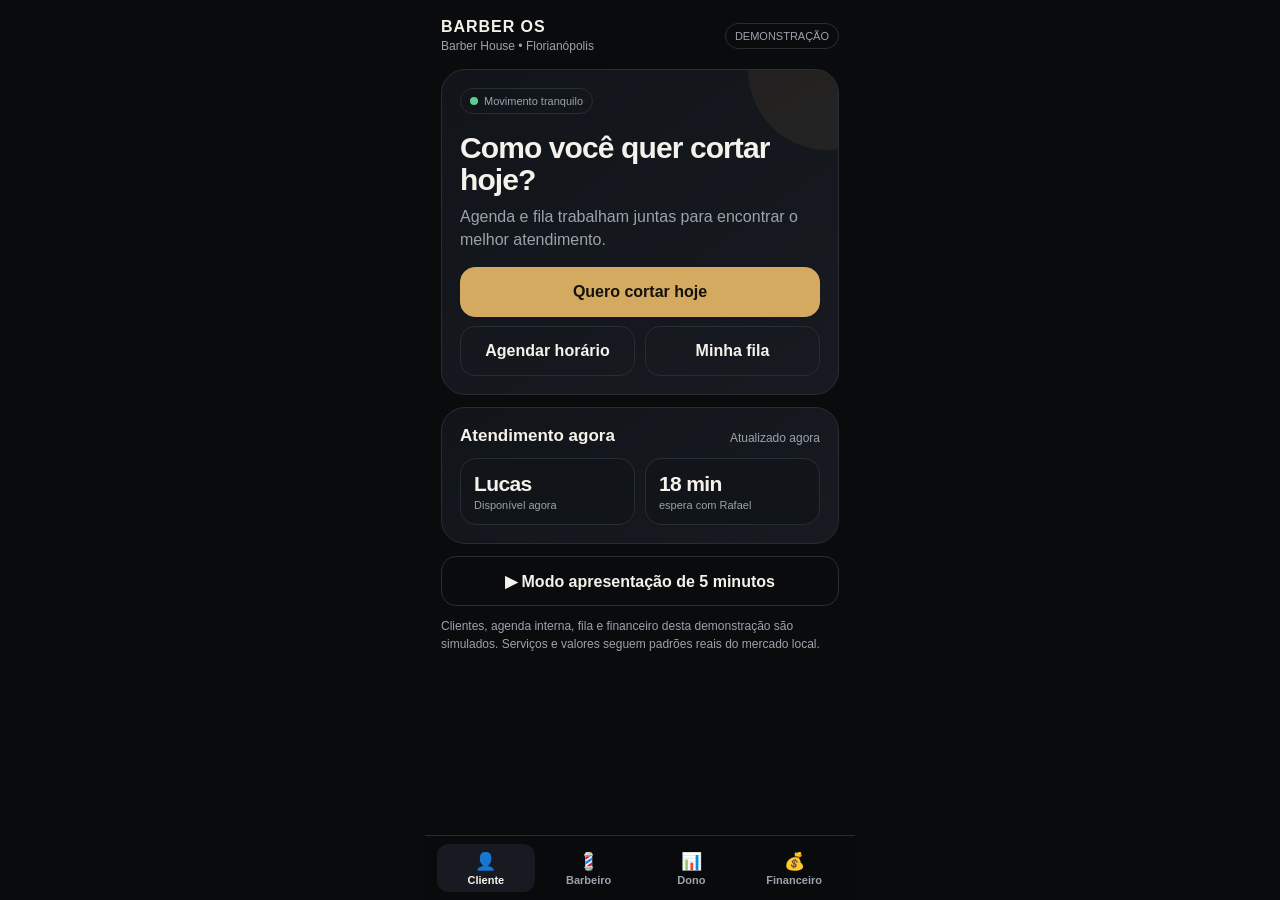
==== barber-demo/index.html @ 5486a5f5 "Add interactive barber SaaS demo" ====
<!doctype html>
<html lang="pt-BR">
<head>
<meta charset="utf-8">
<meta name="viewport" content="width=device-width,initial-scale=1,viewport-fit=cover">
<meta name="theme-color" content="#0a0b0d">
<title>Barber OS — Demonstração</title>
<style>
:root{
  --bg:#0a0b0d;--panel:#111419;--panel2:#171b21;--line:#272d35;
  --text:#f5f2eb;--muted:#9ba3ad;--gold:#d4aa60;--green:#59d08b;
  --red:#ef7b7b;--blue:#7ab4ff
}
*{box-sizing:border-box}
html{background:var(--bg)}
body{margin:0;background:var(--bg);color:var(--text);font-family:-apple-system,BlinkMacSystemFont,"Segoe UI",Inter,Roboto,Arial,sans-serif}
button,input,select{font:inherit}
button{cursor:pointer}
.app{max-width:430px;margin:0 auto;padding:18px 16px 100px;min-height:100vh}
.topbar{display:flex;justify-content:space-between;align-items:center;gap:12px;margin-bottom:16px}
.brand{font-weight:900;letter-spacing:.06em}
.sub{font-size:12px;color:var(--muted);margin-top:3px}
.tag{display:inline-flex;align-items:center;gap:6px;border:1px solid var(--line);border-radius:999px;padding:6px 9px;font-size:11px;color:var(--muted);white-space:nowrap}
.dot{width:8px;height:8px;border-radius:999px;background:var(--green)}
.card{background:linear-gradient(145deg,var(--panel),var(--panel2));border:1px solid var(--line);border-radius:24px;padding:18px;margin-bottom:12px}
.soft{background:var(--panel);border:1px solid var(--line);border-radius:18px;padding:14px}
h1,h2,h3,p{margin-top:0}
h1{font-size:30px;line-height:1.05;letter-spacing:-.03em;margin-bottom:10px}
h2{font-size:23px;letter-spacing:-.02em;margin-bottom:8px}
h3{font-size:17px;margin-bottom:8px}
p{color:var(--muted);line-height:1.45}
.label{font-size:11px;color:var(--muted);font-weight:800;letter-spacing:.09em;text-transform:uppercase}
.btn{width:100%;min-height:50px;border-radius:15px;padding:12px 14px;border:1px solid var(--line);background:var(--panel2);color:var(--text);font-weight:850}
.btn.primary{background:var(--gold);border-color:var(--gold);color:#15120c}
.btn.secondary{background:transparent}
.btn:active{transform:scale(.99)}
.row{display:flex;gap:10px}
.row>*{flex:1;min-width:0}
.grid2{display:grid;grid-template-columns:1fr 1fr;gap:10px}
.grid3{display:grid;grid-template-columns:repeat(3,1fr);gap:8px}
.kpi{background:var(--panel);border:1px solid var(--line);border-radius:16px;padding:13px;min-width:0}
.kpi b{display:block;font-size:21px;letter-spacing:-.03em}
.kpi span{display:block;color:var(--muted);font-size:11px;margin-top:3px}
.screen{display:none}
.screen.active{display:block}
.barber{display:flex;align-items:center;gap:12px;width:100%;text-align:left;background:var(--panel);border:1px solid var(--line);border-radius:18px;padding:13px;color:var(--text);margin-bottom:9px}
.avatar{width:44px;height:44px;border-radius:14px;display:grid;place-items:center;background:#20262e;font-weight:900;flex:0 0 auto}
.barber small{color:var(--muted)}
.spacer{flex:1}
.progress{height:9px;border-radius:999px;background:#242a31;overflow:hidden;margin:16px 0}
.progress>div{height:100%;background:var(--gold);width:20%;transition:width .3s}
.timeline{border-left:2px solid var(--line);margin-left:7px;padding-left:18px}
.slot{position:relative;padding:0 0 18px 8px}
.slot:before{content:"";position:absolute;width:12px;height:12px;border-radius:50%;left:-25px;top:5px;background:var(--panel);border:2px solid var(--line)}
.slot.live:before{background:var(--green);border-color:var(--green)}
.slot b{display:block}
.slot small{color:var(--muted)}
.hero-number{font-size:54px;font-weight:950;letter-spacing:-.055em;margin:4px 0 0}
.highlight{color:var(--gold)}
.success{color:var(--green)}
.notice{display:none;border:1px solid var(--line);background:var(--panel);border-radius:16px;padding:12px 14px;margin-bottom:12px}
.notice.show{display:block}
.chat{display:flex;flex-direction:column;gap:9px}
.bubble{max-width:87%;padding:11px 13px;border-radius:16px;line-height:1.38;font-size:14px}
.me{align-self:flex-end;background:#252b33}
.bot{align-self:flex-start;background:var(--panel);border:1px solid var(--line)}
input,select{width:100%;min-height:49px;border-radius:14px;border:1px solid var(--line);background:#0f1216;color:var(--text);padding:0 13px}
label{display:block;font-size:13px;font-weight:750;margin-bottom:7px}
.hidden{display:none!important}
.bottomnav{position:fixed;bottom:0;left:50%;transform:translateX(-50%);width:min(430px,100%);padding:8px 12px calc(8px + env(safe-area-inset-bottom));background:rgba(10,11,13,.96);border-top:1px solid var(--line);display:grid;grid-template-columns:repeat(4,1fr);gap:5px;z-index:20}
.nav{min-height:48px;border:0;border-radius:12px;background:transparent;color:var(--muted);font-size:11px;font-weight:800}
.nav.active{background:var(--panel2);color:var(--text)}
.nav span{display:block;font-size:17px;margin-bottom:2px}
.hero-wrap{position:relative;overflow:hidden}
.hero-wrap:after{content:"";position:absolute;width:160px;height:160px;border-radius:50%;background:rgba(212,170,96,.08);right:-70px;top:-80px}
.divider{height:1px;background:var(--line);margin:14px 0}
.statline{display:flex;align-items:center;justify-content:space-between;gap:10px;margin:10px 0}
.statline strong{font-size:14px}
.statline span{font-size:12px;color:var(--muted)}
.pulse{animation:pulse 1.2s ease 1}
@keyframes pulse{0%{box-shadow:0 0 0 0 rgba(89,208,139,.35)}100%{box-shadow:0 0 0 16px rgba(89,208,139,0)}}
@media(max-width:350px){.grid3{grid-template-columns:1fr}.row{flex-direction:column}}
</style>
</head>
<body>
<div class="app">
  <div class="topbar">
    <div>
      <div class="brand">BARBER OS</div>
      <div class="sub">Barber House • Florianópolis</div>
    </div>
    <span class="tag">DEMONSTRAÇÃO</span>
  </div>

  <div id="notice" class="notice" aria-live="polite"></div>

  <section id="home" class="screen active">
    <div class="card hero-wrap">
      <span class="tag"><span class="dot"></span> Movimento tranquilo</span>
      <h1 style="margin-top:18px">Como você quer cortar hoje?</h1>
      <p>Agenda e fila trabalham juntas para encontrar o melhor atendimento.</p>
      <button id="cutToday" class="btn primary">Quero cortar hoje</button>
      <div class="row" style="margin-top:9px">
        <button id="schedule" class="btn secondary">Agendar horário</button>
        <button id="myQueue" class="btn secondary">Minha fila</button>
      </div>
    </div>

    <div class="card">
      <div style="display:flex;align-items:center;justify-content:space-between;gap:10px">
        <h3 style="margin:0">Atendimento agora</h3>
        <span class="sub">Atualizado agora</span>
      </div>
      <div class="grid2" style="margin-top:12px">
        <div class="kpi"><b>Lucas</b><span class="success">Disponível agora</span></div>
        <div class="kpi"><b>18 min</b><span>espera com Rafael</span></div>
      </div>
    </div>

    <button id="guided" class="btn secondary">▶ Modo apresentação de 5 minutos</button>
    <p class="sub" style="margin-top:12px">Clientes, agenda interna, fila e financeiro desta demonstração são simulados. Serviços e valores seguem padrões reais do mercado local.</p>
  </section>

  <section id="choose" class="screen">
    <button class="btn secondary goHome" style="margin-bottom:10px">← Voltar</button>
    <div class="card">
      <div class="label">Atendimento hoje</div>
      <h2 style="margin-top:6px">Quem você prefere?</h2>
      <label for="service">Serviço</label>
      <select id="service">
        <option value="Corte|40">Corte • 30 min • R$40</option>
        <option value="Barba|35">Barba • 25 min • R$35</option>
        <option value="Corte + barba|65">Corte + barba • 60 min • R$65</option>
        <option value="Sobrancelha|5">Sobrancelha • 10 min • R$5</option>
      </select>
    </div>

    <button class="barber chooseBarber" data-name="Lucas">
      <span class="avatar">L</span>
      <span><b>Lucas</b><br><small>Disponível agora</small></span>
      <span class="spacer"></span><span class="tag">Melhor opção</span>
    </button>
    <button class="barber chooseBarber" data-name="Rafael">
      <span class="avatar">R</span>
      <span><b>Rafael</b><br><small>~18 min • 2 na frente</small></span>
      <span class="spacer"></span><span>›</span>
    </button>
    <button class="barber chooseBarber" data-name="André">
      <span class="avatar">A</span>
      <span><b>André</b><br><small>Próximo horário 15:40</small></span>
      <span class="spacer"></span><span>›</span>
    </button>
    <button class="chooseBarber btn primary" data-name="Qualquer profissional">Quero o atendimento mais rápido</button>
  </section>

  <section id="queue" class="screen">
    <button class="btn secondary goHome" style="margin-bottom:10px">← Início</button>
    <div class="card" style="text-align:center">
      <div id="qState" class="label">NA FILA</div>
      <div id="qMin" class="hero-number">28</div>
      <div class="sub">minutos estimados</div>
      <div class="progress"><div id="qBar"></div></div>
      <h2 id="qPos">Você é o 3º da fila</h2>
      <p id="qMsg">Pode continuar onde está. Avisaremos quando estiver perto da sua vez.</p>
      <button id="advanceQueue" class="btn primary">Simular avanço da fila</button>
    </div>
    <div class="soft">
      <div class="label">Seu atendimento</div>
      <h3 id="qBarber" style="margin:8px 0 4px">Lucas</h3>
      <p id="qService" style="margin-bottom:0">Corte • R$40</p>
    </div>
  </section>

  <section id="barber" class="screen">
    <div class="card hero-wrap">
      <span class="tag">LUCAS • MEU DIA</span>
      <h1 style="margin-top:16px">Sua agenda está <span class="highlight">72%</span> ocupada.</h1>
      <div class="grid3">
        <div class="kpi"><b>7</b><span>atendimentos</span></div>
        <div class="kpi"><b>R$365</b><span>faturado</span></div>
        <div class="kpi"><b>R$146</b><span>comissão</span></div>
      </div>
    </div>

    <div class="card">
      <div style="display:flex;justify-content:space-between;gap:10px;align-items:center">
        <h3 style="margin:0">Agenda inteligente</h3>
        <span class="tag">Agenda + fila</span>
      </div>
      <div class="timeline" style="margin-top:16px">
        <div class="slot live"><small>14:00</small><b>João • Corte</b><small>Agendado</small></div>
        <div id="slotFree" class="slot"><small>14:40–15:20</small><b>40 min livres</b><small>Cabe 1 corte antes do próximo agendamento</small></div>
        <div class="slot"><small>15:20</small><b>Pedro • Corte + barba</b><small>Agendado</small></div>
      </div>
      <button id="smartFit" class="btn primary">Encontrar encaixe automaticamente</button>
    </div>

    <div class="card">
      <span class="tag">CADEIRA LIVRE</span>
      <h2 style="margin-top:14px">Não deixe esse horário morrer.</h2>
      <p>O sistema procura clientes com maior chance de vir agora.</p>
      <button id="freeNow" class="btn primary">Ativar Estou Livre</button>

      <div id="freeStats" class="hidden" style="margin-top:12px">
        <div class="grid3">
          <div class="kpi"><b>18</b><span>para retornar</span></div>
          <div class="kpi"><b>7</b><span>nesse horário</span></div>
          <div class="kpi"><b>4</b><span>preferem Lucas</span></div>
        </div>
        <button id="callBest" class="btn secondary" style="margin-top:10px">Chamar os 4 mais compatíveis</button>
      </div>

      <div id="accepted" class="soft hidden" style="margin-top:10px">
        <div class="label">Cliente encontrado</div>
        <h3 style="margin:6px 0">João aceitou ✅</h3>
        <p style="margin:0">Corte • R$40 • chegada prevista em 12 min</p>
      </div>
    </div>
  </section>

  <section id="owner" class="screen">
    <div class="card hero-wrap">
      <span class="tag">VISÃO DO DONO</span>
      <p style="margin-top:16px;margin-bottom:4px">Faturamento hoje</p>
      <div class="hero-number" style="font-size:42px">R$820</div>
      <div class="progress"><div style="width:72%"></div></div>
      <div class="statline"><strong>Ocupação das cadeiras</strong><span>72%</span></div>
    </div>

    <div class="card">
      <div class="label">Oportunidade de hoje</div>
      <h2 style="margin-top:6px">Você ainda tem <span class="highlight">R$260</span> de capacidade disponível.</h2>
      <p>São aproximadamente 2h10 de cadeira sem atendimento ao longo do dia.</p>
      <button id="seeOpportunity" class="btn primary">Ver como preencher</button>
      <div id="opportunityBox" class="hidden" style="margin-top:10px">
        <div class="soft" style="margin-bottom:8px"><b>Lucas • 40 min livres</b><p style="margin:5px 0 0">8 clientes compatíveis para Estou Livre.</p></div>
        <div class="soft"><b>Rafael • 30 min livres</b><p style="margin:5px 0 0">1 cliente da fila cabe antes do próximo horário.</p></div>
      </div>
    </div>

    <div class="grid2" style="margin-bottom:12px">
      <div class="kpi"><span>Resultado estimado</span><b>R$675</b></div>
      <div class="kpi"><span>Clientes em risco</span><b>12</b></div>
      <div class="kpi"><span>Atendimentos</span><b>23</b></div>
      <div class="kpi"><span>Ticket médio</span><b>R$35,65</b></div>
    </div>

    <div class="card">
      <div style="display:flex;justify-content:space-between;align-items:center;gap:10px">
        <h3 style="margin:0">Insights</h3>
        <span class="tag">IA operacional</span>
      </div>
      <div class="divider"></div>
      <div class="statline"><strong>Terça, 14h–16h</strong><span>menor ocupação</span></div>
      <div class="statline"><strong>12 clientes atrasados</strong><span>ação sugerida</span></div>
      <div class="statline"><strong>Corte + barba</strong><span>maior ticket</span></div>
    </div>
  </section>

  <section id="finance" class="screen">
    <div class="card hero-wrap">
      <span class="tag">FINANCEIRO INTELIGENTE</span>
      <h1 style="margin-top:16px">Fale com o financeiro como fala no WhatsApp.</h1>
      <p>Sem planilha gigante e sem preencher doze campos para registrar uma lâmina.</p>
    </div>

    <div class="card">
      <div id="chat" class="chat">
        <div class="bubble me">Comprei R$87 de lâminas hoje.</div>
        <div class="bubble bot"><b>Encontrei uma despesa.</b><br>R$87 • Materiais • Lâminas • Hoje</div>
      </div>
      <form id="financeForm" style="margin-top:14px">
        <label for="financeInput">Pergunte ou registre algo</label>
        <input id="financeInput" placeholder="Ex.: quanto faturei hoje?">
        <button class="btn primary" style="margin-top:8px" type="submit">Enviar</button>
      </form>
      <div class="row" style="margin-top:8px">
        <button class="btn secondary quickQ" data-q="Quanto faturei hoje?">Faturamento</button>
        <button class="btn secondary quickQ" data-q="Qual horário fica mais vazio?">Horário vazio</button>
      </div>
    </div>
  </section>

  <section id="presentation" class="screen">
    <div class="card hero-wrap">
      <div class="label">MODO REUNIÃO • <span id="stepCount">1/5</span></div>
      <h1 id="stepTitle" style="margin-top:10px">O cliente quer cortar agora.</h1>
      <p id="stepText">Ele não precisa escolher entre agenda e fila. O sistema encontra a melhor forma de atendê-lo.</p>
      <div id="stepDemo" class="soft">
        <div class="label">Resultado</div>
        <h3 style="margin:7px 0 0">Lucas disponível agora.</h3>
      </div>
      <div class="row" style="margin-top:12px">
        <button id="prevStep" class="btn secondary">Voltar</button>
        <button id="nextStep" class="btn primary">Próximo</button>
      </div>
    </div>
  </section>

  <section id="founders" class="screen">
    <div class="card hero-wrap">
      <span class="tag">PROGRAMA FUNDADORES</span>
      <h1 style="margin-top:16px">Primeira turma: até 10 barbearias.</h1>
      <p>O projeto começa com no mínimo 5 participantes. A ideia é construir a versão real ao lado das primeiras barbearias.</p>
      <div class="soft" style="margin-bottom:8px">✓ Implantação personalizada</div>
      <div class="soft" style="margin-bottom:8px">✓ Condição especial de fundador</div>
      <div class="soft" style="margin-bottom:8px">✓ Participação nas melhorias</div>
      <div class="soft">✓ Suporte próximo durante o piloto</div>
      <button id="interest" class="btn primary" style="margin-top:12px">Tenho interesse</button>
    </div>
  </section>
</div>

<nav class="bottomnav">
  <button class="nav active" data-nav="home"><span>👤</span>Cliente</button>
  <button class="nav" data-nav="barber"><span>💈</span>Barbeiro</button>
  <button class="nav" data-nav="owner"><span>📊</span>Dono</button>
  <button class="nav" data-nav="finance"><span>💰</span>Financeiro</button>
</nav>

<script>
(function(){
  const screens=["home","choose","queue","barber","owner","finance","presentation","founders"];
  const qs=s=>document.querySelector(s), qsa=s=>Array.from(document.querySelectorAll(s));
  let queue=0, step=0, noticeTimer=null;

  function show(id){
    screens.forEach(x=>qs("#"+x).classList.toggle("active",x===id));
    qsa(".nav").forEach(b=>b.classList.toggle("active",b.dataset.nav===id));
    window.scrollTo({top:0,behavior:"smooth"});
  }

  function toast(msg){
    const n=qs("#notice");
    n.textContent=msg;
    n.classList.add("show");
    clearTimeout(noticeTimer);
    noticeTimer=setTimeout(()=>n.classList.remove("show"),2600);
  }

  qsa("[data-nav]").forEach(b=>b.addEventListener("click",()=>show(b.dataset.nav)));
  qsa(".goHome").forEach(b=>b.addEventListener("click",()=>show("home")));
  qs("#cutToday").addEventListener("click",()=>show("choose"));
  qs("#schedule").addEventListener("click",()=>toast("Agenda simulada: próximo horário disponível hoje às 15:40 com André."));
  qs("#myQueue").addEventListener("click",()=>show("queue"));

  qsa(".chooseBarber").forEach(b=>b.addEventListener("click",()=>{
    const service=qs("#service").value.split("|");
    qs("#qBarber").textContent=b.dataset.name;
    qs("#qService").textContent=service[0]+" • R$"+service[1];
    queue=0; renderQueue(); show("queue");
    toast("Entrada confirmada na fila simulada.");
  }));

  const queueSteps=[
    ["NA FILA","28","Você é o 3º da fila","Pode continuar onde está. Avisaremos quando estiver perto da sua vez.","20%"],
    ["PREPARE-SE","18","Você é o 2º da fila","Sua vez está se aproximando.","42%"],
    ["HORA DE IR","10","Sua vez está chegando","Recomendamos sair agora.","65%"],
    ["ESTOU INDO","5","Você é o próximo","Seu lugar está reservado dentro da tolerância.","82%"],
    ["CHEGUEI","2","Barbeiro finalizando","Você já está na barbearia.","92%"],
    ["EM ATENDIMENTO","0","Seu atendimento começou","Histórico sendo atualizado.","100%"],
    ["FINALIZADO","0","Atendimento concluído","Seu próximo período provável de retorno será acompanhado.","100%"]
  ];

  function renderQueue(){
    const q=queueSteps[queue];
    qs("#qState").textContent=q[0];
    qs("#qMin").textContent=q[1];
    qs("#qPos").textContent=q[2];
    qs("#qMsg").textContent=q[3];
    qs("#qBar").style.width=q[4];
    qs("#advanceQueue").textContent=queue===queueSteps.length-1?"Reiniciar fila":"Simular avanço da fila";
  }

  qs("#advanceQueue").addEventListener("click",()=>{
    queue=queue===queueSteps.length-1?0:queue+1;
    renderQueue();
    if(queue===2) toast("🔔 Faltam aproximadamente 10 minutos. Recomendamos sair agora.");
  });

  qs("#smartFit").addEventListener("click",()=>{
    const s=qs("#slotFree");
    s.innerHTML="<small>14:40</small><b>Marcos • Corte</b><small>Encaixado automaticamente pela fila</small>";
    s.classList.add("live");
    toast("Encaixe encontrado sem afetar o agendamento das 15:20.");
  });

  qs("#freeNow").addEventListener("click",()=>{
    qs("#freeStats").classList.remove("hidden");
    toast("18 clientes compatíveis encontrados.");
  });

  qs("#callBest").addEventListener("click",()=>{
    toast("Simulação de envio para os 4 clientes mais compatíveis.");
    setTimeout(()=>{
      const a=qs("#accepted");
      a.classList.remove("hidden");
      a.classList.add("pulse");
    },750);
  });

  qs("#seeOpportunity").addEventListener("click",()=>qs("#opportunityBox").classList.toggle("hidden"));

  qsa(".quickQ").forEach(b=>b.addEventListener("click",()=>qs("#financeInput").value=b.dataset.q));

  qs("#financeForm").addEventListener("submit",e=>{
    e.preventDefault();
    const input=qs("#financeInput");
    const t=input.value.trim();
    if(!t){toast("Digite uma pergunta ou gasto.");return;}
    const me=document.createElement("div");
    me.className="bubble me"; me.textContent=t; qs("#chat").appendChild(me);
    const bot=document.createElement("div");
    bot.className="bubble bot";
    const l=t.toLowerCase();
    if(l.includes("fatur")) bot.innerHTML="<b>Hoje: R$820.</b><br>23 atendimentos e ticket médio de R$35,65.";
    else if(l.includes("vazio")||l.includes("horário")) bot.innerHTML="<b>Terça-feira, 14h–16h.</b><br>É o período de menor ocupação desta simulação.";
    else if(l.includes("gast")) bot.innerHTML="<b>Materiais são a maior despesa variável desta simulação.</b><br>R$628 no mês.";
    else if(/r\$?\s*\d+/i.test(t)) bot.innerHTML="<b>Despesa identificada.</b><br>Posso classificar e registrar depois da sua confirmação.";
    else bot.innerHTML="<b>Entendi.</b><br>Na versão real, o assistente consulta os dados da própria barbearia.";
    qs("#chat").appendChild(bot);
    input.value="";
    bot.scrollIntoView({behavior:"smooth",block:"nearest"});
  });

  const steps=[
    ["O cliente quer cortar agora.","Ele não precisa escolher entre agenda e fila. O sistema encontra a melhor forma de atendê-lo.","Lucas disponível agora."],
    ["Agenda e fila trabalham juntas.","Se houver espaço antes do próximo agendamento, alguém da fila pode ser encaixado automaticamente.","14:40 livre → corte encaixado → 15:20 preservado."],
    ["O cliente não fica preso esperando.","A fila atualiza a previsão e avisa quando realmente é hora de sair.","28 min → 18 min → 10 min → Estou indo."],
    ["Uma cadeira ficou vazia.","O Estou Livre encontra clientes com maior chance de aparecer naquele momento.","4 clientes muito compatíveis → João aceita → 12 min."],
    ["Uma cadeira parada virou faturamento.","O dono vê ocupação, capacidade perdida, receita e clientes em risco numa visão simples.","Menos espera. Menos cadeira vazia. Mais controle."]
  ];

  function renderStep(){
    const s=steps[step];
    qs("#stepCount").textContent=(step+1)+"/"+steps.length;
    qs("#stepTitle").textContent=s[0];
    qs("#stepText").textContent=s[1];
    qs("#stepDemo").innerHTML='<div class="label">Resultado</div><h3 style="margin:7px 0 0">'+s[2]+"</h3>";
    qs("#prevStep").disabled=step===0;
    qs("#nextStep").textContent=step===steps.length-1?"Ver painel do dono":"Próximo";
  }

  qs("#guided").addEventListener("click",()=>{step=0;renderStep();show("presentation")});
  qs("#prevStep").addEventListener("click",()=>{if(step>0){step--;renderStep()}});
  qs("#nextStep").addEventListener("click",()=>{
    if(step<steps.length-1){step++;renderStep()} else show("owner");
  });

  qs("#interest").addEventListener("click",()=>toast("Na versão pública final, este botão pode abrir seu WhatsApp comercial."));

  renderQueue();
  renderStep();
})();
</script>
</body>
</html>
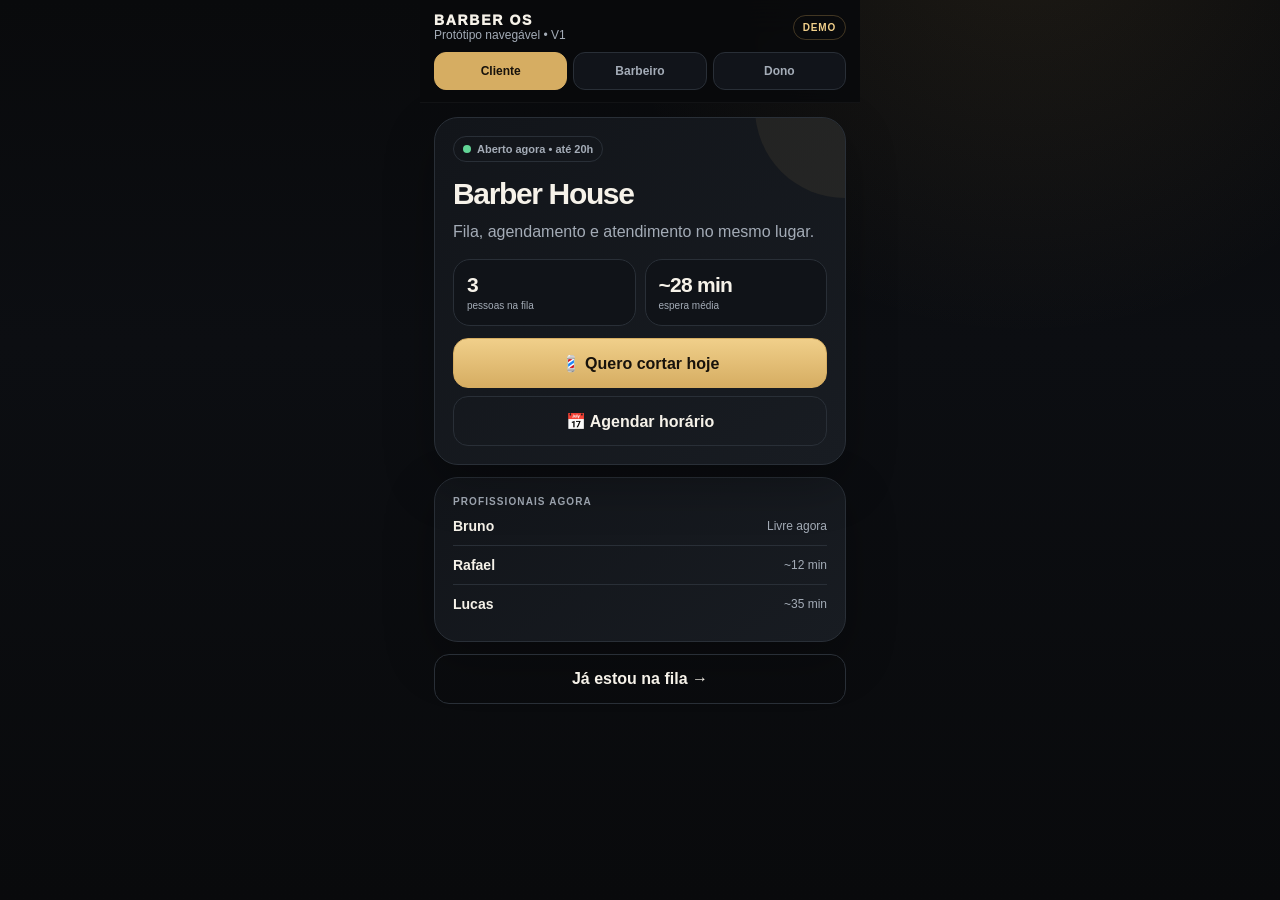
==== commit bf0c5751: "Rebuild barber demo with complete V1 mobile prototype" ====
--- a/barber-demo/index.html
+++ b/barber-demo/index.html
@@ -3,454 +3,616 @@
 <head>
 <meta charset="utf-8">
 <meta name="viewport" content="width=device-width,initial-scale=1,viewport-fit=cover">
-<meta name="theme-color" content="#0a0b0d">
-<title>Barber OS — Demonstração</title>
+<meta name="theme-color" content="#090a0c">
+<title>Barber OS • Protótipo V1</title>
 <style>
 :root{
-  --bg:#0a0b0d;--panel:#111419;--panel2:#171b21;--line:#272d35;
-  --text:#f5f2eb;--muted:#9ba3ad;--gold:#d4aa60;--green:#59d08b;
-  --red:#ef7b7b;--blue:#7ab4ff
+  --bg:#090a0c;--bg2:#0e1014;--card:#12151a;--card2:#181c22;--line:#292f37;
+  --text:#f6f2e9;--muted:#a4acb7;--gold:#d6ad62;--gold2:#f0cf8a;
+  --green:#62d596;--red:#ef8181;--blue:#85b8ff;--amber:#efbe62;
+  --shadow:0 18px 50px rgba(0,0,0,.28)
 }
 *{box-sizing:border-box}
 html{background:var(--bg)}
-body{margin:0;background:var(--bg);color:var(--text);font-family:-apple-system,BlinkMacSystemFont,"Segoe UI",Inter,Roboto,Arial,sans-serif}
-button,input,select{font:inherit}
+body{margin:0;background:
+radial-gradient(circle at 80% -10%,rgba(214,173,98,.10),transparent 30%),
+linear-gradient(180deg,#090a0c,#0c0e12 38%,#090a0c);
+color:var(--text);font-family:-apple-system,BlinkMacSystemFont,"Segoe UI",Inter,Roboto,Arial,sans-serif}
+button,input,select,textarea{font:inherit}
 button{cursor:pointer}
-.app{max-width:430px;margin:0 auto;padding:18px 16px 100px;min-height:100vh}
-.topbar{display:flex;justify-content:space-between;align-items:center;gap:12px;margin-bottom:16px}
-.brand{font-weight:900;letter-spacing:.06em}
-.sub{font-size:12px;color:var(--muted);margin-top:3px}
-.tag{display:inline-flex;align-items:center;gap:6px;border:1px solid var(--line);border-radius:999px;padding:6px 9px;font-size:11px;color:var(--muted);white-space:nowrap}
-.dot{width:8px;height:8px;border-radius:999px;background:var(--green)}
-.card{background:linear-gradient(145deg,var(--panel),var(--panel2));border:1px solid var(--line);border-radius:24px;padding:18px;margin-bottom:12px}
-.soft{background:var(--panel);border:1px solid var(--line);border-radius:18px;padding:14px}
+.app{max-width:440px;margin:0 auto;min-height:100vh;padding:14px 14px 112px}
+.topbar{position:sticky;top:0;z-index:30;margin:-14px -14px 14px;padding:12px 14px;background:rgba(9,10,12,.88);backdrop-filter:blur(18px);border-bottom:1px solid rgba(255,255,255,.04)}
+.topline{display:flex;align-items:center;justify-content:space-between;gap:10px}
+.brand{font-size:14px;font-weight:950;letter-spacing:.12em}
+.demo{font-size:10px;font-weight:900;letter-spacing:.08em;color:var(--gold2);border:1px solid rgba(214,173,98,.28);padding:6px 9px;border-radius:999px}
+.modebar{display:grid;grid-template-columns:repeat(3,1fr);gap:6px;margin-top:10px}
+.mode{border:1px solid var(--line);background:#11141a;color:var(--muted);border-radius:12px;min-height:38px;font-size:12px;font-weight:850}
+.mode.active{background:var(--gold);border-color:var(--gold);color:#17120b}
+.screen{display:none;animation:fade .18s ease}
+.screen.active{display:block}
+@keyframes fade{from{opacity:.35;transform:translateY(4px)}to{opacity:1;transform:none}}
+.card{background:linear-gradient(145deg,var(--card),var(--card2));border:1px solid var(--line);border-radius:24px;padding:18px;margin-bottom:12px;box-shadow:var(--shadow)}
+.soft{background:#111419;border:1px solid var(--line);border-radius:18px;padding:14px;margin-bottom:10px}
+.hero{position:relative;overflow:hidden}
+.hero:after{content:"";position:absolute;width:180px;height:180px;border-radius:50%;right:-90px;top:-100px;background:rgba(214,173,98,.08)}
 h1,h2,h3,p{margin-top:0}
-h1{font-size:30px;line-height:1.05;letter-spacing:-.03em;margin-bottom:10px}
-h2{font-size:23px;letter-spacing:-.02em;margin-bottom:8px}
-h3{font-size:17px;margin-bottom:8px}
+h1{font-size:30px;line-height:1.02;letter-spacing:-.045em;margin-bottom:10px}
+h2{font-size:23px;line-height:1.08;letter-spacing:-.03em;margin-bottom:9px}
+h3{font-size:17px;margin-bottom:7px}
 p{color:var(--muted);line-height:1.45}
-.label{font-size:11px;color:var(--muted);font-weight:800;letter-spacing:.09em;text-transform:uppercase}
-.btn{width:100%;min-height:50px;border-radius:15px;padding:12px 14px;border:1px solid var(--line);background:var(--panel2);color:var(--text);font-weight:850}
-.btn.primary{background:var(--gold);border-color:var(--gold);color:#15120c}
-.btn.secondary{background:transparent}
+.small{font-size:12px;color:var(--muted)}
+.eyebrow{font-size:10px;text-transform:uppercase;letter-spacing:.11em;color:var(--muted);font-weight:900}
+.tag{display:inline-flex;align-items:center;gap:6px;padding:6px 9px;border:1px solid var(--line);border-radius:999px;font-size:11px;font-weight:800;color:var(--muted)}
+.dot{width:8px;height:8px;border-radius:50%;background:var(--green)}
+.btn{width:100%;min-height:50px;border-radius:15px;border:1px solid var(--line);padding:12px 14px;background:var(--card2);color:var(--text);font-weight:900}
+.btn.primary{background:linear-gradient(180deg,var(--gold2),var(--gold));border-color:var(--gold);color:#17120b}
+.btn.ghost{background:transparent}
+.btn.green{background:rgba(98,213,150,.12);border-color:rgba(98,213,150,.32);color:#bdf4d4}
 .btn:active{transform:scale(.99)}
-.row{display:flex;gap:10px}
+.row{display:flex;gap:9px}
 .row>*{flex:1;min-width:0}
-.grid2{display:grid;grid-template-columns:1fr 1fr;gap:10px}
+.grid2{display:grid;grid-template-columns:1fr 1fr;gap:9px}
 .grid3{display:grid;grid-template-columns:repeat(3,1fr);gap:8px}
-.kpi{background:var(--panel);border:1px solid var(--line);border-radius:16px;padding:13px;min-width:0}
-.kpi b{display:block;font-size:21px;letter-spacing:-.03em}
-.kpi span{display:block;color:var(--muted);font-size:11px;margin-top:3px}
-.screen{display:none}
-.screen.active{display:block}
-.barber{display:flex;align-items:center;gap:12px;width:100%;text-align:left;background:var(--panel);border:1px solid var(--line);border-radius:18px;padding:13px;color:var(--text);margin-bottom:9px}
-.avatar{width:44px;height:44px;border-radius:14px;display:grid;place-items:center;background:#20262e;font-weight:900;flex:0 0 auto}
-.barber small{color:var(--muted)}
-.spacer{flex:1}
-.progress{height:9px;border-radius:999px;background:#242a31;overflow:hidden;margin:16px 0}
-.progress>div{height:100%;background:var(--gold);width:20%;transition:width .3s}
-.timeline{border-left:2px solid var(--line);margin-left:7px;padding-left:18px}
-.slot{position:relative;padding:0 0 18px 8px}
-.slot:before{content:"";position:absolute;width:12px;height:12px;border-radius:50%;left:-25px;top:5px;background:var(--panel);border:2px solid var(--line)}
+.kpi{padding:13px;border-radius:17px;background:#101318;border:1px solid var(--line)}
+.kpi b{display:block;font-size:21px;letter-spacing:-.035em}
+.kpi span{display:block;font-size:10px;color:var(--muted);margin-top:3px;line-height:1.25}
+.listbtn{display:flex;align-items:center;gap:11px;width:100%;text-align:left;padding:14px;border-radius:18px;border:1px solid var(--line);background:#111419;color:var(--text);margin-bottom:9px}
+.ico{width:43px;height:43px;border-radius:14px;background:#20252d;display:grid;place-items:center;font-size:20px;flex:0 0 auto}
+.grow{flex:1}
+.price{font-weight:900}
+.status-green{color:var(--green)}
+.status-amber{color:var(--amber)}
+.status-red{color:var(--red)}
+.div{height:1px;background:var(--line);margin:14px 0}
+input,select,textarea{width:100%;border:1px solid var(--line);background:#0d1014;color:var(--text);border-radius:14px;padding:12px 13px;outline:none}
+input,select{min-height:48px}
+textarea{min-height:84px;resize:vertical}
+label{display:block;font-size:12px;font-weight:850;margin:0 0 6px}
+.field{margin-bottom:12px}
+.chips{display:flex;flex-wrap:wrap;gap:7px}
+.chip{border:1px solid var(--line);background:#111419;color:var(--muted);border-radius:999px;padding:9px 12px;font-size:12px;font-weight:850}
+.chip.active{background:rgba(214,173,98,.14);border-color:rgba(214,173,98,.42);color:var(--gold2)}
+.bigtime{font-size:58px;line-height:1;font-weight:950;letter-spacing:-.06em;margin:7px 0}
+.progress{height:9px;border-radius:999px;background:#242a31;overflow:hidden;margin:14px 0}
+.progress>div{height:100%;background:var(--gold);transition:.25s}
+.timeline{border-left:2px solid var(--line);margin-left:8px;padding-left:17px}
+.slot{position:relative;padding:1px 0 17px 7px}
+.slot:before{content:"";position:absolute;left:-25px;top:5px;width:11px;height:11px;border-radius:50%;background:#161a20;border:2px solid var(--line)}
 .slot.live:before{background:var(--green);border-color:var(--green)}
-.slot b{display:block}
+.slot.warn:before{background:var(--amber);border-color:var(--amber)}
 .slot small{color:var(--muted)}
-.hero-number{font-size:54px;font-weight:950;letter-spacing:-.055em;margin:4px 0 0}
-.highlight{color:var(--gold)}
-.success{color:var(--green)}
-.notice{display:none;border:1px solid var(--line);background:var(--panel);border-radius:16px;padding:12px 14px;margin-bottom:12px}
+.toolbar{display:flex;gap:7px;overflow:auto;padding-bottom:2px;margin-bottom:12px}
+.toolbar button{white-space:nowrap;border:1px solid var(--line);background:#111419;color:var(--muted);border-radius:999px;padding:8px 11px;font-size:11px;font-weight:850}
+.toolbar button.active{color:#17120b;background:var(--gold);border-color:var(--gold)}
+.notice{display:none;margin-bottom:12px;padding:12px 14px;border:1px solid rgba(98,213,150,.32);background:rgba(98,213,150,.10);border-radius:16px;color:#c9f7dc;font-size:13px;line-height:1.4}
 .notice.show{display:block}
-.chat{display:flex;flex-direction:column;gap:9px}
-.bubble{max-width:87%;padding:11px 13px;border-radius:16px;line-height:1.38;font-size:14px}
-.me{align-self:flex-end;background:#252b33}
-.bot{align-self:flex-start;background:var(--panel);border:1px solid var(--line)}
-input,select{width:100%;min-height:49px;border-radius:14px;border:1px solid var(--line);background:#0f1216;color:var(--text);padding:0 13px}
-label{display:block;font-size:13px;font-weight:750;margin-bottom:7px}
+.metric{display:flex;justify-content:space-between;align-items:center;gap:12px;padding:11px 0;border-bottom:1px solid var(--line)}
+.metric:last-child{border-bottom:0}
+.metric strong{font-size:14px}
+.metric span{color:var(--muted);font-size:12px}
+.avatar{width:46px;height:46px;border-radius:15px;background:#222831;display:grid;place-items:center;font-weight:950}
+.stars{color:var(--gold2);letter-spacing:.06em}
+.switchline{display:flex;align-items:center;gap:10px;justify-content:space-between;padding:11px 0;border-bottom:1px solid var(--line)}
+.switch{width:46px;height:27px;border-radius:999px;background:#2b313a;position:relative;flex:0 0 auto}
+.switch.on{background:rgba(98,213,150,.45)}
+.switch:after{content:"";position:absolute;width:21px;height:21px;top:3px;left:3px;border-radius:50%;background:white;transition:.2s}
+.switch.on:after{left:22px}
+.voice{position:fixed;right:max(18px,calc((100vw - 440px)/2 + 18px));bottom:90px;width:58px;height:58px;border-radius:50%;border:1px solid rgba(214,173,98,.44);background:linear-gradient(180deg,var(--gold2),var(--gold));color:#17120b;font-size:24px;box-shadow:0 10px 30px rgba(214,173,98,.24);display:none;z-index:35}
+.voice.show{display:block}
+.bottomnav{position:fixed;z-index:29;left:50%;bottom:0;transform:translateX(-50%);width:min(440px,100%);display:grid;grid-template-columns:repeat(4,1fr);gap:4px;padding:7px 10px calc(7px + env(safe-area-inset-bottom));background:rgba(9,10,12,.94);backdrop-filter:blur(18px);border-top:1px solid var(--line)}
+.nav{border:0;background:transparent;color:var(--muted);min-height:50px;border-radius:12px;font-size:10px;font-weight:850}
+.nav b{display:block;font-size:18px;margin-bottom:1px}
+.nav.active{background:#161a20;color:var(--text)}
+.modal{position:fixed;inset:0;z-index:80;background:rgba(0,0,0,.72);display:none;align-items:flex-end;justify-content:center}
+.modal.show{display:flex}
+.sheet{width:min(440px,100%);background:#111419;border:1px solid var(--line);border-radius:26px 26px 0 0;padding:18px 16px calc(18px + env(safe-area-inset-bottom));max-height:82vh;overflow:auto}
+.mic{width:76px;height:76px;border-radius:50%;display:grid;place-items:center;margin:12px auto 16px;background:rgba(214,173,98,.14);border:1px solid rgba(214,173,98,.40);font-size:32px}
+.chat{display:flex;flex-direction:column;gap:8px;max-height:360px;overflow:auto;margin-bottom:10px}
+.bubble{max-width:88%;border-radius:16px;padding:11px 13px;font-size:13px;line-height:1.4}
+.bubble.me{align-self:flex-end;background:#252a32}
+.bubble.ai{align-self:flex-start;background:#101318;border:1px solid var(--line)}
 .hidden{display:none!important}
-.bottomnav{position:fixed;bottom:0;left:50%;transform:translateX(-50%);width:min(430px,100%);padding:8px 12px calc(8px + env(safe-area-inset-bottom));background:rgba(10,11,13,.96);border-top:1px solid var(--line);display:grid;grid-template-columns:repeat(4,1fr);gap:5px;z-index:20}
-.nav{min-height:48px;border:0;border-radius:12px;background:transparent;color:var(--muted);font-size:11px;font-weight:800}
-.nav.active{background:var(--panel2);color:var(--text)}
-.nav span{display:block;font-size:17px;margin-bottom:2px}
-.hero-wrap{position:relative;overflow:hidden}
-.hero-wrap:after{content:"";position:absolute;width:160px;height:160px;border-radius:50%;background:rgba(212,170,96,.08);right:-70px;top:-80px}
-.divider{height:1px;background:var(--line);margin:14px 0}
-.statline{display:flex;align-items:center;justify-content:space-between;gap:10px;margin:10px 0}
-.statline strong{font-size:14px}
-.statline span{font-size:12px;color:var(--muted)}
-.pulse{animation:pulse 1.2s ease 1}
-@keyframes pulse{0%{box-shadow:0 0 0 0 rgba(89,208,139,.35)}100%{box-shadow:0 0 0 16px rgba(89,208,139,0)}}
 @media(max-width:350px){.grid3{grid-template-columns:1fr}.row{flex-direction:column}}
 </style>
 </head>
 <body>
 <div class="app">
   <div class="topbar">
-    <div>
-      <div class="brand">BARBER OS</div>
-      <div class="sub">Barber House • Florianópolis</div>
-    </div>
-    <span class="tag">DEMONSTRAÇÃO</span>
+    <div class="topline">
+      <div>
+        <div class="brand">BARBER OS</div>
+        <div class="small">Protótipo navegável • V1</div>
+      </div>
+      <span class="demo">DEMO</span>
+    </div>
+    <div class="modebar">
+      <button class="mode active" data-mode="client">Cliente</button>
+      <button class="mode" data-mode="barber">Barbeiro</button>
+      <button class="mode" data-mode="owner">Dono</button>
+    </div>
   </div>
 
-  <div id="notice" class="notice" aria-live="polite"></div>
-
-  <section id="home" class="screen active">
-    <div class="card hero-wrap">
-      <span class="tag"><span class="dot"></span> Movimento tranquilo</span>
-      <h1 style="margin-top:18px">Como você quer cortar hoje?</h1>
-      <p>Agenda e fila trabalham juntas para encontrar o melhor atendimento.</p>
-      <button id="cutToday" class="btn primary">Quero cortar hoje</button>
-      <div class="row" style="margin-top:9px">
-        <button id="schedule" class="btn secondary">Agendar horário</button>
-        <button id="myQueue" class="btn secondary">Minha fila</button>
-      </div>
-    </div>
-
-    <div class="card">
-      <div style="display:flex;align-items:center;justify-content:space-between;gap:10px">
-        <h3 style="margin:0">Atendimento agora</h3>
-        <span class="sub">Atualizado agora</span>
-      </div>
-      <div class="grid2" style="margin-top:12px">
-        <div class="kpi"><b>Lucas</b><span class="success">Disponível agora</span></div>
-        <div class="kpi"><b>18 min</b><span>espera com Rafael</span></div>
-      </div>
-    </div>
-
-    <button id="guided" class="btn secondary">▶ Modo apresentação de 5 minutos</button>
-    <p class="sub" style="margin-top:12px">Clientes, agenda interna, fila e financeiro desta demonstração são simulados. Serviços e valores seguem padrões reais do mercado local.</p>
-  </section>
-
-  <section id="choose" class="screen">
-    <button class="btn secondary goHome" style="margin-bottom:10px">← Voltar</button>
-    <div class="card">
-      <div class="label">Atendimento hoje</div>
-      <h2 style="margin-top:6px">Quem você prefere?</h2>
-      <label for="service">Serviço</label>
-      <select id="service">
-        <option value="Corte|40">Corte • 30 min • R$40</option>
-        <option value="Barba|35">Barba • 25 min • R$35</option>
-        <option value="Corte + barba|65">Corte + barba • 60 min • R$65</option>
-        <option value="Sobrancelha|5">Sobrancelha • 10 min • R$5</option>
-      </select>
-    </div>
-
-    <button class="barber chooseBarber" data-name="Lucas">
-      <span class="avatar">L</span>
-      <span><b>Lucas</b><br><small>Disponível agora</small></span>
-      <span class="spacer"></span><span class="tag">Melhor opção</span>
-    </button>
-    <button class="barber chooseBarber" data-name="Rafael">
-      <span class="avatar">R</span>
-      <span><b>Rafael</b><br><small>~18 min • 2 na frente</small></span>
-      <span class="spacer"></span><span>›</span>
-    </button>
-    <button class="barber chooseBarber" data-name="André">
-      <span class="avatar">A</span>
-      <span><b>André</b><br><small>Próximo horário 15:40</small></span>
-      <span class="spacer"></span><span>›</span>
-    </button>
-    <button class="chooseBarber btn primary" data-name="Qualquer profissional">Quero o atendimento mais rápido</button>
-  </section>
-
-  <section id="queue" class="screen">
-    <button class="btn secondary goHome" style="margin-bottom:10px">← Início</button>
+  <div id="notice" class="notice"></div>
+
+  <!-- 1 -->
+  <section id="c-home" class="screen active" data-group="client">
+    <div class="card hero">
+      <span class="tag"><span class="dot"></span> Aberto agora • até 20h</span>
+      <h1 style="margin-top:17px">Barber House</h1>
+      <p>Fila, agendamento e atendimento no mesmo lugar.</p>
+      <div class="grid2">
+        <div class="kpi"><b>3</b><span>pessoas na fila</span></div>
+        <div class="kpi"><b>~28 min</b><span>espera média</span></div>
+      </div>
+      <button class="btn primary" data-go="c-register" style="margin-top:12px">💈 Quero cortar hoje</button>
+      <button class="btn ghost" data-go="c-register" style="margin-top:8px">📅 Agendar horário</button>
+    </div>
+    <div class="card">
+      <div class="eyebrow">Profissionais agora</div>
+      <div class="metric"><strong>Bruno</strong><span class="status-green">Livre agora</span></div>
+      <div class="metric"><strong>Rafael</strong><span>~12 min</span></div>
+      <div class="metric"><strong>Lucas</strong><span>~35 min</span></div>
+    </div>
+    <button class="btn ghost" data-go="c-track">Já estou na fila →</button>
+  </section>
+
+  <!-- 2 -->
+  <section id="c-register" class="screen" data-group="client">
+    <button class="btn ghost" data-go="c-home" style="margin-bottom:10px">← Voltar</button>
+    <div class="card">
+      <div class="eyebrow">Tela 2 • Cadastro</div>
+      <h2 style="margin-top:6px">Rapidinho. Só o necessário.</h2>
+      <div class="field"><label>Nome completo</label><input id="clientName" value="João Martins"></div>
+      <div class="field"><label>WhatsApp</label><input value="(48) 99999-9999"></div>
+      <label>De quanto em quanto tempo costuma cortar?</label>
+      <div class="chips" style="margin-bottom:13px">
+        <button class="chip">7 dias</button><button class="chip active">15 dias</button><button class="chip">20 dias</button><button class="chip">30 dias</button>
+      </div>
+      <div class="field"><label>Barbeiro preferido • opcional</label><select><option>Nenhum</option><option selected>Lucas</option><option>Rafael</option><option>Bruno</option></select></div>
+      <div class="field"><label>Foto de referência • opcional</label><button class="btn ghost" id="fakeUpload">🖼️ Adicionar referência</button></div>
+      <div class="switchline"><div><strong>Receber avisos</strong><div class="small">Disponibilidade e retorno</div></div><div class="switch on"></div></div>
+      <button class="btn primary" data-go="c-service" style="margin-top:14px">Continuar</button>
+    </div>
+  </section>
+
+  <!-- 3 -->
+  <section id="c-service" class="screen" data-group="client">
+    <button class="btn ghost" data-go="c-register" style="margin-bottom:10px">← Voltar</button>
+    <div class="card">
+      <div class="eyebrow">Tela 3 • Serviço</div>
+      <h2 style="margin-top:6px">O que você quer fazer?</h2>
+      <button class="listbtn service active" data-service="Corte" data-price="50" data-min="30"><span class="ico">✂️</span><span class="grow"><b>Corte</b><br><span class="small">30 min</span></span><span class="price">R$50</span></button>
+      <button class="listbtn service" data-service="Barba" data-price="35" data-min="30"><span class="ico">🪒</span><span class="grow"><b>Barba</b><br><span class="small">30 min</span></span><span class="price">R$35</span></button>
+      <button class="listbtn service" data-service="Corte + Barba" data-price="80" data-min="60"><span class="ico">💈</span><span class="grow"><b>Corte + Barba</b><br><span class="small">60 min</span></span><span class="price">R$80</span></button>
+    </div>
+    <div class="card">
+      <div class="eyebrow">Profissional</div>
+      <h3 style="margin-top:7px">Quem atende você?</h3>
+      <button class="listbtn barberpick active" data-barber="Primeiro disponível"><span class="ico">⚡</span><span class="grow"><b>Primeiro disponível</b><br><span class="small">Bruno • agora</span></span></button>
+      <button class="listbtn barberpick" data-barber="Lucas"><span class="avatar">L</span><span class="grow"><b>Lucas</b> ⭐<br><span class="small">Seu preferido • ~35 min</span></span></button>
+      <button class="listbtn barberpick" data-barber="Rafael"><span class="avatar">R</span><span class="grow"><b>Rafael</b><br><span class="small">~12 min</span></span></button>
+      <button class="btn primary" data-go="c-options">Ver melhor opção</button>
+    </div>
+  </section>
+
+  <!-- 4 -->
+  <section id="c-options" class="screen" data-group="client">
+    <button class="btn ghost" data-go="c-service" style="margin-bottom:10px">← Voltar</button>
+    <div class="card hero">
+      <div class="eyebrow">Tela 4 • Fila ou agendamento</div>
+      <h2 style="margin-top:7px">Encontramos 3 caminhos</h2>
+      <p id="choiceSummary">Corte • Primeiro disponível</p>
+      <button class="listbtn" data-go="c-track"><span class="ico">⚡</span><span class="grow"><b>Entrar na fila agora</b><br><span class="small">Espera estimada: ~12 min</span></span><span>›</span></button>
+      <button class="listbtn" data-go="c-track"><span class="ico">🟢</span><span class="grow"><b>Encaixe às 14:40</b><br><span class="small">30 min + 10 min de margem</span></span><span>›</span></button>
+      <button class="listbtn" data-go="c-track"><span class="ico">📅</span><span class="grow"><b>Agendar outro horário</b><br><span class="small">16:20 • 17:00 • 17:40</span></span><span>›</span></button>
+    </div>
+    <div class="soft">
+      <div class="small">A vaga selecionada fica reservada por alguns minutos durante a confirmação para evitar agendamento duplo.</div>
+    </div>
+  </section>
+
+  <!-- 5 -->
+  <section id="c-track" class="screen" data-group="client">
+    <button class="btn ghost" data-go="c-home" style="margin-bottom:10px">← Início</button>
     <div class="card" style="text-align:center">
-      <div id="qState" class="label">NA FILA</div>
-      <div id="qMin" class="hero-number">28</div>
-      <div class="sub">minutos estimados</div>
-      <div class="progress"><div id="qBar"></div></div>
-      <h2 id="qPos">Você é o 3º da fila</h2>
-      <p id="qMsg">Pode continuar onde está. Avisaremos quando estiver perto da sua vez.</p>
-      <button id="advanceQueue" class="btn primary">Simular avanço da fila</button>
+      <div id="trackState" class="eyebrow">NA FILA</div>
+      <div id="trackMin" class="bigtime">18</div>
+      <div class="small">minutos estimados</div>
+      <div class="progress"><div id="trackBar" style="width:38%"></div></div>
+      <h2 id="trackTitle">Você está em 2º</h2>
+      <p id="trackText">Pode continuar onde está. Avisamos quando estiver perto.</p>
+      <button id="trackAdvance" class="btn primary">Simular avanço</button>
+      <button id="goingBtn" class="btn green hidden" style="margin-top:8px">🚶 Estou indo</button>
     </div>
     <div class="soft">
-      <div class="label">Seu atendimento</div>
-      <h3 id="qBarber" style="margin:8px 0 4px">Lucas</h3>
-      <p id="qService" style="margin-bottom:0">Corte • R$40</p>
-    </div>
-  </section>
-
-  <section id="barber" class="screen">
-    <div class="card hero-wrap">
-      <span class="tag">LUCAS • MEU DIA</span>
-      <h1 style="margin-top:16px">Sua agenda está <span class="highlight">72%</span> ocupada.</h1>
+      <div class="eyebrow">Seu atendimento</div>
+      <h3 style="margin:7px 0 3px">Lucas • Corte</h3>
+      <div class="small">R$50 • margem de segurança aplicada automaticamente</div>
+    </div>
+  </section>
+
+  <!-- 6 -->
+  <section id="b-home" class="screen" data-group="barber">
+    <div class="card hero">
+      <span class="tag"><span class="dot"></span> LUCAS • MEU DIA</span>
+      <h1 style="margin-top:17px">Seu próximo cliente já chegou.</h1>
       <div class="grid3">
-        <div class="kpi"><b>7</b><span>atendimentos</span></div>
-        <div class="kpi"><b>R$365</b><span>faturado</span></div>
-        <div class="kpi"><b>R$146</b><span>comissão</span></div>
-      </div>
-    </div>
-
-    <div class="card">
-      <div style="display:flex;justify-content:space-between;gap:10px;align-items:center">
-        <h3 style="margin:0">Agenda inteligente</h3>
-        <span class="tag">Agenda + fila</span>
-      </div>
-      <div class="timeline" style="margin-top:16px">
-        <div class="slot live"><small>14:00</small><b>João • Corte</b><small>Agendado</small></div>
-        <div id="slotFree" class="slot"><small>14:40–15:20</small><b>40 min livres</b><small>Cabe 1 corte antes do próximo agendamento</small></div>
-        <div class="slot"><small>15:20</small><b>Pedro • Corte + barba</b><small>Agendado</small></div>
-      </div>
-      <button id="smartFit" class="btn primary">Encontrar encaixe automaticamente</button>
-    </div>
-
-    <div class="card">
-      <span class="tag">CADEIRA LIVRE</span>
-      <h2 style="margin-top:14px">Não deixe esse horário morrer.</h2>
-      <p>O sistema procura clientes com maior chance de vir agora.</p>
-      <button id="freeNow" class="btn primary">Ativar Estou Livre</button>
-
-      <div id="freeStats" class="hidden" style="margin-top:12px">
-        <div class="grid3">
-          <div class="kpi"><b>18</b><span>para retornar</span></div>
-          <div class="kpi"><b>7</b><span>nesse horário</span></div>
-          <div class="kpi"><b>4</b><span>preferem Lucas</span></div>
-        </div>
-        <button id="callBest" class="btn secondary" style="margin-top:10px">Chamar os 4 mais compatíveis</button>
-      </div>
-
-      <div id="accepted" class="soft hidden" style="margin-top:10px">
-        <div class="label">Cliente encontrado</div>
-        <h3 style="margin:6px 0">João aceitou ✅</h3>
-        <p style="margin:0">Corte • R$40 • chegada prevista em 12 min</p>
-      </div>
-    </div>
-  </section>
-
-  <section id="owner" class="screen">
-    <div class="card hero-wrap">
-      <span class="tag">VISÃO DO DONO</span>
-      <p style="margin-top:16px;margin-bottom:4px">Faturamento hoje</p>
-      <div class="hero-number" style="font-size:42px">R$820</div>
-      <div class="progress"><div style="width:72%"></div></div>
-      <div class="statline"><strong>Ocupação das cadeiras</strong><span>72%</span></div>
-    </div>
-
-    <div class="card">
-      <div class="label">Oportunidade de hoje</div>
-      <h2 style="margin-top:6px">Você ainda tem <span class="highlight">R$260</span> de capacidade disponível.</h2>
-      <p>São aproximadamente 2h10 de cadeira sem atendimento ao longo do dia.</p>
-      <button id="seeOpportunity" class="btn primary">Ver como preencher</button>
-      <div id="opportunityBox" class="hidden" style="margin-top:10px">
-        <div class="soft" style="margin-bottom:8px"><b>Lucas • 40 min livres</b><p style="margin:5px 0 0">8 clientes compatíveis para Estou Livre.</p></div>
-        <div class="soft"><b>Rafael • 30 min livres</b><p style="margin:5px 0 0">1 cliente da fila cabe antes do próximo horário.</p></div>
-      </div>
-    </div>
-
-    <div class="grid2" style="margin-bottom:12px">
-      <div class="kpi"><span>Resultado estimado</span><b>R$675</b></div>
-      <div class="kpi"><span>Clientes em risco</span><b>12</b></div>
-      <div class="kpi"><span>Atendimentos</span><b>23</b></div>
-      <div class="kpi"><span>Ticket médio</span><b>R$35,65</b></div>
-    </div>
-
-    <div class="card">
-      <div style="display:flex;justify-content:space-between;align-items:center;gap:10px">
-        <h3 style="margin:0">Insights</h3>
-        <span class="tag">IA operacional</span>
-      </div>
-      <div class="divider"></div>
-      <div class="statline"><strong>Terça, 14h–16h</strong><span>menor ocupação</span></div>
-      <div class="statline"><strong>12 clientes atrasados</strong><span>ação sugerida</span></div>
-      <div class="statline"><strong>Corte + barba</strong><span>maior ticket</span></div>
-    </div>
-  </section>
-
-  <section id="finance" class="screen">
-    <div class="card hero-wrap">
-      <span class="tag">FINANCEIRO INTELIGENTE</span>
-      <h1 style="margin-top:16px">Fale com o financeiro como fala no WhatsApp.</h1>
-      <p>Sem planilha gigante e sem preencher doze campos para registrar uma lâmina.</p>
-    </div>
-
-    <div class="card">
-      <div id="chat" class="chat">
-        <div class="bubble me">Comprei R$87 de lâminas hoje.</div>
-        <div class="bubble bot"><b>Encontrei uma despesa.</b><br>R$87 • Materiais • Lâminas • Hoje</div>
-      </div>
-      <form id="financeForm" style="margin-top:14px">
-        <label for="financeInput">Pergunte ou registre algo</label>
-        <input id="financeInput" placeholder="Ex.: quanto faturei hoje?">
-        <button class="btn primary" style="margin-top:8px" type="submit">Enviar</button>
-      </form>
-      <div class="row" style="margin-top:8px">
-        <button class="btn secondary quickQ" data-q="Quanto faturei hoje?">Faturamento</button>
-        <button class="btn secondary quickQ" data-q="Qual horário fica mais vazio?">Horário vazio</button>
-      </div>
-    </div>
-  </section>
-
-  <section id="presentation" class="screen">
-    <div class="card hero-wrap">
-      <div class="label">MODO REUNIÃO • <span id="stepCount">1/5</span></div>
-      <h1 id="stepTitle" style="margin-top:10px">O cliente quer cortar agora.</h1>
-      <p id="stepText">Ele não precisa escolher entre agenda e fila. O sistema encontra a melhor forma de atendê-lo.</p>
-      <div id="stepDemo" class="soft">
-        <div class="label">Resultado</div>
-        <h3 style="margin:7px 0 0">Lucas disponível agora.</h3>
-      </div>
-      <div class="row" style="margin-top:12px">
-        <button id="prevStep" class="btn secondary">Voltar</button>
-        <button id="nextStep" class="btn primary">Próximo</button>
-      </div>
-    </div>
-  </section>
-
-  <section id="founders" class="screen">
-    <div class="card hero-wrap">
-      <span class="tag">PROGRAMA FUNDADORES</span>
-      <h1 style="margin-top:16px">Primeira turma: até 10 barbearias.</h1>
-      <p>O projeto começa com no mínimo 5 participantes. A ideia é construir a versão real ao lado das primeiras barbearias.</p>
-      <div class="soft" style="margin-bottom:8px">✓ Implantação personalizada</div>
-      <div class="soft" style="margin-bottom:8px">✓ Condição especial de fundador</div>
-      <div class="soft" style="margin-bottom:8px">✓ Participação nas melhorias</div>
-      <div class="soft">✓ Suporte próximo durante o piloto</div>
-      <button id="interest" class="btn primary" style="margin-top:12px">Tenho interesse</button>
+        <div class="kpi"><b>5</b><span>atendimentos</span></div>
+        <div class="kpi"><b>R$280</b><span>gerados hoje</span></div>
+        <div class="kpi"><b>R$112</b><span>comissão</span></div>
+      </div>
+    </div>
+    <div class="card">
+      <div class="eyebrow">Agora</div>
+      <h2 style="margin-top:6px">João Martins</h2>
+      <p>Corte • 14:40 • <span class="status-green">Chegou ✅</span></p>
+      <button class="btn primary" data-go="b-active">Iniciar atendimento</button>
+    </div>
+    <div class="card">
+      <div class="eyebrow">Depois</div>
+      <div class="timeline" style="margin-top:13px">
+        <div class="slot live"><small>14:40</small><b>João • Corte</b><small>Chegou</small></div>
+        <div class="slot"><small>15:20</small><b>Pedro • Corte + Barba</b><small>Agendado</small></div>
+        <div class="slot warn"><small>16:20</small><b>45 min livres</b><small>5 clientes compatíveis</small></div>
+      </div>
+      <button class="btn green" id="freeBtn">🟢 Estou Livre</button>
+    </div>
+  </section>
+
+  <!-- 7 -->
+  <section id="b-active" class="screen" data-group="barber">
+    <button class="btn ghost" data-go="b-home" style="margin-bottom:10px">← Meu dia</button>
+    <div class="card hero">
+      <div class="eyebrow">Tela 7 • Em atendimento</div>
+      <h1 style="margin-top:7px">João Martins</h1>
+      <div class="grid2">
+        <div class="kpi"><b id="timer">23 min</b><span>tempo atual</span></div>
+        <div class="kpi"><b>40 min</b><span>tempo previsto</span></div>
+      </div>
+    </div>
+    <div class="card">
+      <div class="eyebrow">Ficha rápida</div>
+      <div class="metric"><strong>Último corte</strong><span>Degradê baixo</span></div>
+      <div class="metric"><strong>Preferência</strong><span>Topo na tesoura</span></div>
+      <div class="metric"><strong>Referência</strong><span class="status-green">Foto disponível</span></div>
+      <button class="btn ghost" data-go="b-client" style="margin-top:10px">Ver ficha completa</button>
+    </div>
+    <div class="soft">
+      <strong>Próximo: Pedro • 15:20</strong>
+      <div class="small" style="margin-top:4px">Margem atual estimada: 17 min</div>
+    </div>
+    <button class="btn primary" data-go="b-checkout">Finalizar atendimento</button>
+  </section>
+
+  <!-- 8 -->
+  <section id="b-checkout" class="screen" data-group="barber">
+    <button class="btn ghost" data-go="b-active" style="margin-bottom:10px">← Atendimento</button>
+    <div class="card">
+      <div class="eyebrow">Tela 8 • Fechamento</div>
+      <h2 style="margin-top:7px">Finalizar João</h2>
+      <div class="metric"><strong>Corte</strong><span>R$50</span></div>
+      <div id="addedItem" class="metric hidden"><strong>Pomada Matte</strong><span>R$40</span></div>
+      <button id="addItem" class="btn ghost" style="margin-top:10px">+ Adicionar item</button>
+      <div class="div"></div>
+      <div class="metric"><strong>Total</strong><span id="checkoutTotal" style="font-weight:950;color:var(--text)">R$50</span></div>
+      <label style="margin-top:13px">Pagamento</label>
+      <div class="grid2">
+        <button class="chip pay active">PIX</button><button class="chip pay">Dinheiro</button>
+        <button class="chip pay">Débito</button><button class="chip pay">Crédito</button>
+      </div>
+      <div class="field" style="margin-top:14px"><label>Observação • opcional</label><input placeholder="Ex.: não subir tanto a lateral"></div>
+      <button class="btn ghost" id="savePhoto">📷 Salvar foto do resultado • opcional</button>
+      <button class="btn primary" id="finishCut" style="margin-top:9px">Confirmar finalização</button>
+    </div>
+  </section>
+
+  <!-- 9 -->
+  <section id="b-client" class="screen" data-group="barber">
+    <button class="btn ghost" data-go="b-active" style="margin-bottom:10px">← Atendimento</button>
+    <div class="card">
+      <div style="display:flex;align-items:center;gap:12px">
+        <div class="avatar">JM</div>
+        <div><h2 style="margin:0">João Martins</h2><div class="stars">★★★★★</div></div>
+      </div>
+      <div class="div"></div>
+      <div class="metric"><strong>Última visita</strong><span>há 21 dias</span></div>
+      <div class="metric"><strong>Frequência média</strong><span>18 dias</span></div>
+      <div class="metric"><strong>Barbeiro preferido</strong><span>Lucas</span></div>
+      <div class="metric"><strong>Comparecimento</strong><span>9 de 10</span></div>
+    </div>
+    <div class="card">
+      <div class="eyebrow">Preferências e fotos</div>
+      <p style="margin-top:7px">Degradê baixo • topo na tesoura • não subir muito a lateral.</p>
+      <div class="grid2">
+        <div class="soft" style="margin:0;text-align:center;padding:24px 10px">🖼️<div class="small">Referência atual</div></div>
+        <div class="soft" style="margin:0;text-align:center;padding:24px 10px">📷<div class="small">Último resultado</div></div>
+      </div>
+    </div>
+  </section>
+
+  <!-- 10 -->
+  <section id="o-home" class="screen" data-group="owner">
+    <div class="card hero">
+      <div class="eyebrow">Tela 10 • Visão do dono</div>
+      <h1 style="margin-top:7px">Sua barbearia hoje</h1>
+      <div class="grid2">
+        <div class="kpi"><b>R$1.240</b><span>faturamento</span></div>
+        <div class="kpi"><b>27</b><span>atendimentos</span></div>
+        <div class="kpi"><b>74%</b><span>ocupação</span></div>
+        <div class="kpi"><b>2h35</b><span>tempo ocioso</span></div>
+      </div>
+    </div>
+    <div class="card">
+      <div class="eyebrow">Alertas inteligentes</div>
+      <div class="metric"><strong>⚠️ Lucas terá 40 min livres</strong><span>15:20</span></div>
+      <div class="metric"><strong>💡 Clientes próximos do retorno</strong><span>6</span></div>
+      <div class="metric"><strong>📦 Estoque baixo</strong><span>2 itens</span></div>
+      <div class="metric"><strong>🪑 Capacidade disponível</strong><span>~R$260</span></div>
+    </div>
+    <div class="card">
+      <div class="eyebrow">Equipe agora</div>
+      <div class="metric"><strong>Lucas</strong><span>82% • R$310</span></div>
+      <div class="metric"><strong>Rafael</strong><span>67% • R$255</span></div>
+      <div class="metric"><strong>Bruno</strong><span>59% • R$210</span></div>
+    </div>
+  </section>
+
+  <!-- 11 -->
+  <section id="o-agenda" class="screen" data-group="owner">
+    <div class="toolbar"><button class="active">Lista</button><button>Linha do tempo</button><button>Hoje</button></div>
+    <div class="card">
+      <div class="eyebrow">Tela 11 • Agenda + fila</div>
+      <h2 style="margin-top:7px">Todos os profissionais</h2>
+      <h3>Lucas</h3>
+      <div class="timeline">
+        <div class="slot live"><small>14:00</small><b>Pedro • Agendado</b></div>
+        <div class="slot warn"><small>14:40–15:20</small><b>40 min livres</b><small>30 min de corte + 10 min margem</small></div>
+        <div class="slot"><small>15:20</small><b>Marcos • Agendado</b></div>
+      </div>
+      <button id="ownerFit" class="btn primary">Confirmar encaixe sugerido</button>
+    </div>
+    <div class="card">
+      <h3>Rafael</h3>
+      <div class="metric"><strong>14:00 • Bruno</strong><span>👥 Fila</span></div>
+      <div class="metric"><strong>14:40</strong><span class="status-green">Livre</span></div>
+      <div class="metric"><strong>15:00 • Carlos</strong><span>📅 Agendado</span></div>
+    </div>
+  </section>
+
+  <!-- 12 -->
+  <section id="o-finance" class="screen" data-group="owner">
+    <div class="card hero">
+      <div class="eyebrow">Tela 12 • Financeiro</div>
+      <h1 style="margin-top:7px">R$8.030</h1>
+      <p>Resultado estimado neste mês</p>
+      <div class="grid3">
+        <div class="kpi"><b>18,4k</b><span>receitas</span></div>
+        <div class="kpi"><b>6,1k</b><span>comissões</span></div>
+        <div class="kpi"><b>4,3k</b><span>despesas</span></div>
+      </div>
+    </div>
+    <div class="card">
+      <div class="eyebrow">Movimentações</div>
+      <div class="metric"><strong>+ R$90 • João</strong><span>PIX</span></div>
+      <div class="metric"><strong>- R$87 • Lâminas</strong><span>Materiais</span></div>
+      <div class="metric"><strong>+ R$80 • Pedro</strong><span>Débito</span></div>
+    </div>
+    <div class="card">
+      <span class="tag">✨ IA FINANCEIRA</span>
+      <h2 style="margin-top:12px">Pergunte como se estivesse conversando.</h2>
+      <div id="finChat" class="chat">
+        <div class="bubble ai">Posso consultar faturamento, despesas, comissões, produtos e preparar lançamentos para sua confirmação.</div>
+      </div>
+      <div class="row">
+        <input id="finInput" placeholder="Quanto faturei hoje?">
+        <button id="finSend" class="btn primary" style="flex:0 0 84px">Enviar</button>
+      </div>
+      <div class="chips" style="margin-top:10px">
+        <button class="chip q">Quanto faturei hoje?</button>
+        <button class="chip q">Gastei 87 reais em lâminas</button>
+      </div>
+    </div>
+  </section>
+
+  <!-- 13 -->
+  <section id="o-admin" class="screen" data-group="owner">
+    <div class="card">
+      <div class="eyebrow">Tela 13 • Equipe</div>
+      <h2 style="margin-top:7px">Profissionais</h2>
+      <button class="listbtn"><span class="avatar">L</span><span class="grow"><b>Lucas</b><br><span class="small">40% comissão • Estou Livre ✅</span></span><span>›</span></button>
+      <button class="listbtn"><span class="avatar">R</span><span class="grow"><b>Rafael</b><br><span class="small">40% comissão • Estou Livre ✅</span></span><span>›</span></button>
+      <button class="btn ghost">+ Adicionar profissional</button>
+    </div>
+    <div class="card">
+      <div class="eyebrow">Produtos e compras</div>
+      <h2 style="margin-top:7px">Estoque</h2>
+      <div class="metric"><strong>Pomada Matte</strong><span>8 un • R$40</span></div>
+      <div class="metric"><strong>Lâminas</strong><span class="status-amber">8 un • mínimo 10</span></div>
+      <div class="metric"><strong>Óleo para barba</strong><span class="status-red">2 un • baixo</span></div>
+      <button class="btn primary" id="registerBuy" style="margin-top:12px">Registrar compra</button>
+    </div>
+  </section>
+
+  <!-- 14 -->
+  <section id="o-settings" class="screen" data-group="owner">
+    <div class="card">
+      <div class="eyebrow">Tela 14 • Configurações</div>
+      <h2 style="margin-top:7px">Regras da barbearia</h2>
+      <div class="field"><label>Modelo de atendimento</label><select><option>Híbrido: agenda + fila</option><option>Somente agenda</option><option>Somente ordem de chegada</option></select></div>
+      <div class="field"><label>Margem antes do próximo agendamento</label><select><option>5 minutos</option><option selected>10 minutos</option><option>15 minutos</option></select></div>
+      <div class="field"><label>Tolerância de atraso</label><select><option selected>10 minutos • decisão manual</option><option>15 minutos</option></select></div>
+      <div class="switchline"><div><strong>Barbeiros podem usar Estou Livre</strong></div><div class="switch on"></div></div>
+      <div class="switchline"><div><strong>Classificação por comparecimento</strong></div><div class="switch on"></div></div>
+      <div class="switchline"><div><strong>Assistente por voz</strong><div class="small">Apelido personalizado por barbeiro</div></div><div class="switch on"></div></div>
+    </div>
+    <div class="card">
+      <div class="eyebrow">Identidade</div>
+      <div class="field" style="margin-top:10px"><label>Nome</label><input value="Barber House"></div>
+      <div class="field"><label>Link personalizado</label><input value="barber-house"></div>
+      <button class="btn primary" id="saveSettings">Salvar configurações</button>
     </div>
   </section>
 </div>
 
-<nav class="bottomnav">
-  <button class="nav active" data-nav="home"><span>👤</span>Cliente</button>
-  <button class="nav" data-nav="barber"><span>💈</span>Barbeiro</button>
-  <button class="nav" data-nav="owner"><span>📊</span>Dono</button>
-  <button class="nav" data-nav="finance"><span>💰</span>Financeiro</button>
+<button id="voiceBtn" class="voice">🎙️</button>
+
+<nav id="bottomnav" class="bottomnav">
+  <button class="nav active" data-owner-nav="o-home"><b>⌂</b>Hoje</button>
+  <button class="nav" data-owner-nav="o-agenda"><b>▦</b>Agenda</button>
+  <button class="nav" data-owner-nav="o-finance"><b>R$</b>Financeiro</button>
+  <button class="nav" data-owner-nav="o-settings"><b>⚙</b>Ajustes</button>
 </nav>
+
+<div id="voiceModal" class="modal">
+  <div class="sheet">
+    <div class="eyebrow">Assistente por voz • Alfred</div>
+    <div class="mic">🎙️</div>
+    <h2 style="text-align:center">O que você precisa?</h2>
+    <p id="voiceReply" style="text-align:center">Toque em um exemplo para simular um comando.</p>
+    <div class="chips">
+      <button class="chip voicecmd">Quem é o próximo?</button>
+      <button class="chip voicecmd">Abrir ficha do João</button>
+      <button class="chip voicecmd">Estou livre</button>
+      <button class="chip voicecmd">Quanto faturei hoje?</button>
+    </div>
+    <button id="closeVoice" class="btn ghost" style="margin-top:14px">Fechar</button>
+  </div>
+</div>
 
 <script>
 (function(){
-  const screens=["home","choose","queue","barber","owner","finance","presentation","founders"];
-  const qs=s=>document.querySelector(s), qsa=s=>Array.from(document.querySelectorAll(s));
-  let queue=0, step=0, noticeTimer=null;
+  var selectedService='Corte', selectedPrice=50, selectedMin=30, selectedBarber='Primeiro disponível';
+  var mode='client';
 
   function show(id){
-    screens.forEach(x=>qs("#"+x).classList.toggle("active",x===id));
-    qsa(".nav").forEach(b=>b.classList.toggle("active",b.dataset.nav===id));
-    window.scrollTo({top:0,behavior:"smooth"});
+    document.querySelectorAll('.screen').forEach(function(s){s.classList.remove('active')});
+    var el=document.getElementById(id);
+    if(el) el.classList.add('active');
+    window.scrollTo({top:0,behavior:'smooth'});
+    updateFloating();
   }
-
   function toast(msg){
-    const n=qs("#notice");
-    n.textContent=msg;
-    n.classList.add("show");
-    clearTimeout(noticeTimer);
-    noticeTimer=setTimeout(()=>n.classList.remove("show"),2600);
+    var n=document.getElementById('notice');
+    n.textContent=msg;n.classList.add('show');
+    clearTimeout(window.__t);window.__t=setTimeout(function(){n.classList.remove('show')},2600);
   }
-
-  qsa("[data-nav]").forEach(b=>b.addEventListener("click",()=>show(b.dataset.nav)));
-  qsa(".goHome").forEach(b=>b.addEventListener("click",()=>show("home")));
-  qs("#cutToday").addEventListener("click",()=>show("choose"));
-  qs("#schedule").addEventListener("click",()=>toast("Agenda simulada: próximo horário disponível hoje às 15:40 com André."));
-  qs("#myQueue").addEventListener("click",()=>show("queue"));
-
-  qsa(".chooseBarber").forEach(b=>b.addEventListener("click",()=>{
-    const service=qs("#service").value.split("|");
-    qs("#qBarber").textContent=b.dataset.name;
-    qs("#qService").textContent=service[0]+" • R$"+service[1];
-    queue=0; renderQueue(); show("queue");
-    toast("Entrada confirmada na fila simulada.");
-  }));
-
-  const queueSteps=[
-    ["NA FILA","28","Você é o 3º da fila","Pode continuar onde está. Avisaremos quando estiver perto da sua vez.","20%"],
-    ["PREPARE-SE","18","Você é o 2º da fila","Sua vez está se aproximando.","42%"],
-    ["HORA DE IR","10","Sua vez está chegando","Recomendamos sair agora.","65%"],
-    ["ESTOU INDO","5","Você é o próximo","Seu lugar está reservado dentro da tolerância.","82%"],
-    ["CHEGUEI","2","Barbeiro finalizando","Você já está na barbearia.","92%"],
-    ["EM ATENDIMENTO","0","Seu atendimento começou","Histórico sendo atualizado.","100%"],
-    ["FINALIZADO","0","Atendimento concluído","Seu próximo período provável de retorno será acompanhado.","100%"]
-  ];
-
-  function renderQueue(){
-    const q=queueSteps[queue];
-    qs("#qState").textContent=q[0];
-    qs("#qMin").textContent=q[1];
-    qs("#qPos").textContent=q[2];
-    qs("#qMsg").textContent=q[3];
-    qs("#qBar").style.width=q[4];
-    qs("#advanceQueue").textContent=queue===queueSteps.length-1?"Reiniciar fila":"Simular avanço da fila";
+  function setMode(m){
+    mode=m;
+    document.querySelectorAll('.mode').forEach(function(b){b.classList.toggle('active',b.dataset.mode===m)});
+    if(m==='client') show('c-home');
+    if(m==='barber') show('b-home');
+    if(m==='owner') show('o-home');
+    document.getElementById('bottomnav').style.display=m==='owner'?'grid':'none';
+    updateFloating();
   }
-
-  qs("#advanceQueue").addEventListener("click",()=>{
-    queue=queue===queueSteps.length-1?0:queue+1;
-    renderQueue();
-    if(queue===2) toast("🔔 Faltam aproximadamente 10 minutos. Recomendamos sair agora.");
-  });
-
-  qs("#smartFit").addEventListener("click",()=>{
-    const s=qs("#slotFree");
-    s.innerHTML="<small>14:40</small><b>Marcos • Corte</b><small>Encaixado automaticamente pela fila</small>";
-    s.classList.add("live");
-    toast("Encaixe encontrado sem afetar o agendamento das 15:20.");
-  });
-
-  qs("#freeNow").addEventListener("click",()=>{
-    qs("#freeStats").classList.remove("hidden");
-    toast("18 clientes compatíveis encontrados.");
-  });
-
-  qs("#callBest").addEventListener("click",()=>{
-    toast("Simulação de envio para os 4 clientes mais compatíveis.");
-    setTimeout(()=>{
-      const a=qs("#accepted");
-      a.classList.remove("hidden");
-      a.classList.add("pulse");
-    },750);
-  });
-
-  qs("#seeOpportunity").addEventListener("click",()=>qs("#opportunityBox").classList.toggle("hidden"));
-
-  qsa(".quickQ").forEach(b=>b.addEventListener("click",()=>qs("#financeInput").value=b.dataset.q));
-
-  qs("#financeForm").addEventListener("submit",e=>{
-    e.preventDefault();
-    const input=qs("#financeInput");
-    const t=input.value.trim();
-    if(!t){toast("Digite uma pergunta ou gasto.");return;}
-    const me=document.createElement("div");
-    me.className="bubble me"; me.textContent=t; qs("#chat").appendChild(me);
-    const bot=document.createElement("div");
-    bot.className="bubble bot";
-    const l=t.toLowerCase();
-    if(l.includes("fatur")) bot.innerHTML="<b>Hoje: R$820.</b><br>23 atendimentos e ticket médio de R$35,65.";
-    else if(l.includes("vazio")||l.includes("horário")) bot.innerHTML="<b>Terça-feira, 14h–16h.</b><br>É o período de menor ocupação desta simulação.";
-    else if(l.includes("gast")) bot.innerHTML="<b>Materiais são a maior despesa variável desta simulação.</b><br>R$628 no mês.";
-    else if(/r\$?\s*\d+/i.test(t)) bot.innerHTML="<b>Despesa identificada.</b><br>Posso classificar e registrar depois da sua confirmação.";
-    else bot.innerHTML="<b>Entendi.</b><br>Na versão real, o assistente consulta os dados da própria barbearia.";
-    qs("#chat").appendChild(bot);
-    input.value="";
-    bot.scrollIntoView({behavior:"smooth",block:"nearest"});
-  });
-
-  const steps=[
-    ["O cliente quer cortar agora.","Ele não precisa escolher entre agenda e fila. O sistema encontra a melhor forma de atendê-lo.","Lucas disponível agora."],
-    ["Agenda e fila trabalham juntas.","Se houver espaço antes do próximo agendamento, alguém da fila pode ser encaixado automaticamente.","14:40 livre → corte encaixado → 15:20 preservado."],
-    ["O cliente não fica preso esperando.","A fila atualiza a previsão e avisa quando realmente é hora de sair.","28 min → 18 min → 10 min → Estou indo."],
-    ["Uma cadeira ficou vazia.","O Estou Livre encontra clientes com maior chance de aparecer naquele momento.","4 clientes muito compatíveis → João aceita → 12 min."],
-    ["Uma cadeira parada virou faturamento.","O dono vê ocupação, capacidade perdida, receita e clientes em risco numa visão simples.","Menos espera. Menos cadeira vazia. Mais controle."]
-  ];
-
-  function renderStep(){
-    const s=steps[step];
-    qs("#stepCount").textContent=(step+1)+"/"+steps.length;
-    qs("#stepTitle").textContent=s[0];
-    qs("#stepText").textContent=s[1];
-    qs("#stepDemo").innerHTML='<div class="label">Resultado</div><h3 style="margin:7px 0 0">'+s[2]+"</h3>";
-    qs("#prevStep").disabled=step===0;
-    qs("#nextStep").textContent=step===steps.length-1?"Ver painel do dono":"Próximo";
+  function updateFloating(){
+    var active=document.querySelector('.screen.active');
+    var voice=document.getElementById('voiceBtn');
+    voice.classList.toggle('show',mode==='barber' && active && ['b-home','b-active','b-checkout','b-client'].indexOf(active.id)>=0);
   }
 
-  qs("#guided").addEventListener("click",()=>{step=0;renderStep();show("presentation")});
-  qs("#prevStep").addEventListener("click",()=>{if(step>0){step--;renderStep()}});
-  qs("#nextStep").addEventListener("click",()=>{
-    if(step<steps.length-1){step++;renderStep()} else show("owner");
-  });
-
-  qs("#interest").addEventListener("click",()=>toast("Na versão pública final, este botão pode abrir seu WhatsApp comercial."));
-
-  renderQueue();
-  renderStep();
+  document.querySelectorAll('[data-go]').forEach(function(b){b.addEventListener('click',function(){show(b.dataset.go)})});
+  document.querySelectorAll('.mode').forEach(function(b){b.addEventListener('click',function(){setMode(b.dataset.mode)})});
+  document.getElementById('bottomnav').style.display='none';
+
+  document.querySelectorAll('.service').forEach(function(b){
+    b.addEventListener('click',function(){
+      document.querySelectorAll('.service').forEach(function(x){x.classList.remove('active')});
+      b.classList.add('active');
+      selectedService=b.dataset.service;selectedPrice=+b.dataset.price;selectedMin=+b.dataset.min;
+    });
+  });
+  document.querySelectorAll('.barberpick').forEach(function(b){
+    b.addEventListener('click',function(){
+      document.querySelectorAll('.barberpick').forEach(function(x){x.classList.remove('active')});
+      b.classList.add('active');selectedBarber=b.dataset.barber;
+      document.getElementById('choiceSummary').textContent=selectedService+' • '+selectedBarber+' • R$'+selectedPrice;
+    });
+  });
+  document.querySelectorAll('.chip').forEach(function(b){
+    if(!b.classList.contains('q')&&!b.classList.contains('voicecmd')&&!b.classList.contains('pay')){
+      b.addEventListener('click',function(){
+        if(b.parentElement) Array.from(b.parentElement.children).forEach(function(x){if(x.classList)x.classList.remove('active')});
+        b.classList.add('active');
+      });
+    }
+  });
+  document.querySelectorAll('.pay').forEach(function(b){
+    b.addEventListener('click',function(){
+      document.querySelectorAll('.pay').forEach(function(x){x.classList.remove('active')});b.classList.add('active');
+    });
+  });
+
+  var qStep=0;
+  document.getElementById('trackAdvance').addEventListener('click',function(){
+    qStep++;
+    var min=document.getElementById('trackMin'), bar=document.getElementById('trackBar'), title=document.getElementById('trackTitle'), text=document.getElementById('trackText'), state=document.getElementById('trackState'), going=document.getElementById('goingBtn');
+    if(qStep===1){min.textContent='10';bar.style.width='66%';title.textContent='Prepare-se';text.textContent='Você será o próximo em aproximadamente 10 minutos.';state.textContent='PREPARE-SE';going.classList.remove('hidden')}
+    else if(qStep===2){min.textContent='4';bar.style.width='86%';title.textContent='Você é o próximo';text.textContent='É hora de ir para a barbearia.';state.textContent='HORA DE IR';going.classList.remove('hidden')}
+    else{min.textContent='0';bar.style.width='100%';title.textContent='Pode chegar 💈';text.textContent='Lucas está pronto para receber você.';state.textContent='SUA VEZ';going.textContent='✅ Cheguei'}
+  });
+  document.getElementById('goingBtn').addEventListener('click',function(){toast('Lucas foi avisado que você está a caminho.');this.textContent='✅ Avisado'});
+
+  document.getElementById('fakeUpload').addEventListener('click',function(){toast('Referência adicionada à ficha • demonstração')});
+  document.getElementById('freeBtn').addEventListener('click',function(){toast('5 clientes compatíveis encontrados para este período.')});
+
+  var item=false;
+  document.getElementById('addItem').addEventListener('click',function(){
+    item=!item;document.getElementById('addedItem').classList.toggle('hidden',!item);
+    document.getElementById('checkoutTotal').textContent=item?'R$90':'R$50';
+    this.textContent=item?'✓ Pomada adicionada • tocar para remover':'+ Adicionar item';
+  });
+  document.getElementById('savePhoto').addEventListener('click',function(){toast('Foto do resultado anexada à ficha • opcional')});
+  document.getElementById('finishCut').addEventListener('click',function(){
+    toast('Atendimento finalizado. Receita, comissão, histórico e estoque atualizados.');
+    setTimeout(function(){show('b-home')},900);
+  });
+
+  document.querySelectorAll('[data-owner-nav]').forEach(function(b){
+    b.addEventListener('click',function(){
+      document.querySelectorAll('[data-owner-nav]').forEach(function(x){x.classList.remove('active')});
+      b.classList.add('active');show(b.dataset.ownerNav);
+    });
+  });
+  document.getElementById('ownerFit').addEventListener('click',function(){toast('Encaixe confirmado: 30 min de serviço + 10 min de margem.')});
+  document.getElementById('registerBuy').addEventListener('click',function(){toast('Compra registrada: estoque atualizado e despesa enviada ao financeiro.')});
+  document.getElementById('saveSettings').addEventListener('click',function(){toast('Configurações salvas.')});
+
+  function aiAnswer(q){
+    var t=q.toLowerCase();
+    if(t.indexOf('87')>=0 || t.indexOf('lâmina')>=0 || t.indexOf('lamina')>=0) return 'Entendi: despesa de R$87 em Materiais • Lâminas • hoje. Em um sistema real eu pediria sua confirmação antes de registrar.';
+    if(t.indexOf('hoje')>=0 && (t.indexOf('fatur')>=0 || t.indexOf('receita')>=0)) return 'Até agora a barbearia faturou R$1.240 em 27 atendimentos. Ticket médio: R$45,92.';
+    if(t.indexOf('comiss')>=0) return 'Comissões acumuladas no período: R$6.120. Lucas representa R$2.168 desse total.';
+    if(t.indexOf('gasto')>=0 || t.indexOf('despesa')>=0) return 'As maiores despesas do mês são aluguel, produtos e marketing. Total registrado: R$4.300.';
+    return 'Posso cruzar receitas, despesas, comissões, produtos, equipe e períodos. Nesta demo os dados são simulados.';
+  }
+  function sendFinance(q){
+    if(!q.trim())return;
+    var chat=document.getElementById('finChat');
+    var me=document.createElement('div');me.className='bubble me';me.textContent=q;chat.appendChild(me);
+    var ai=document.createElement('div');ai.className='bubble ai';ai.textContent=aiAnswer(q);chat.appendChild(ai);
+    chat.scrollTop=chat.scrollHeight;
+  }
+  document.getElementById('finSend').addEventListener('click',function(){var i=document.getElementById('finInput');sendFinance(i.value);i.value=''});
+  document.getElementById('finInput').addEventListener('keydown',function(e){if(e.key==='Enter'){sendFinance(this.value);this.value=''}});
+  document.querySelectorAll('.q').forEach(function(b){b.addEventListener('click',function(){sendFinance(b.textContent)})});
+
+  var modal=document.getElementById('voiceModal');
+  document.getElementById('voiceBtn').addEventListener('click',function(){modal.classList.add('show')});
+  document.getElementById('closeVoice').addEventListener('click',function(){modal.classList.remove('show')});
+  document.querySelectorAll('.voicecmd').forEach(function(b){
+    b.addEventListener('click',function(){
+      var q=b.textContent, r='Comando entendido.';
+      if(q.indexOf('próximo')>=0)r='Pedro é o próximo cliente, às 15:20.';
+      if(q.indexOf('ficha')>=0)r='Abrindo a ficha de João Martins.';
+      if(q.indexOf('livre')>=0)r='Você tem cerca de 45 minutos livres. Encontrei 5 clientes compatíveis.';
+      if(q.indexOf('faturei')>=0)r='Você gerou R$280 hoje. Sua comissão estimada é R$112.';
+      document.getElementById('voiceReply').textContent='Alfred: '+r;
+    });
+  });
+  modal.addEventListener('click',function(e){if(e.target===modal)modal.classList.remove('show')});
+
+  setMode('client');
 })();
 </script>
 </body>
